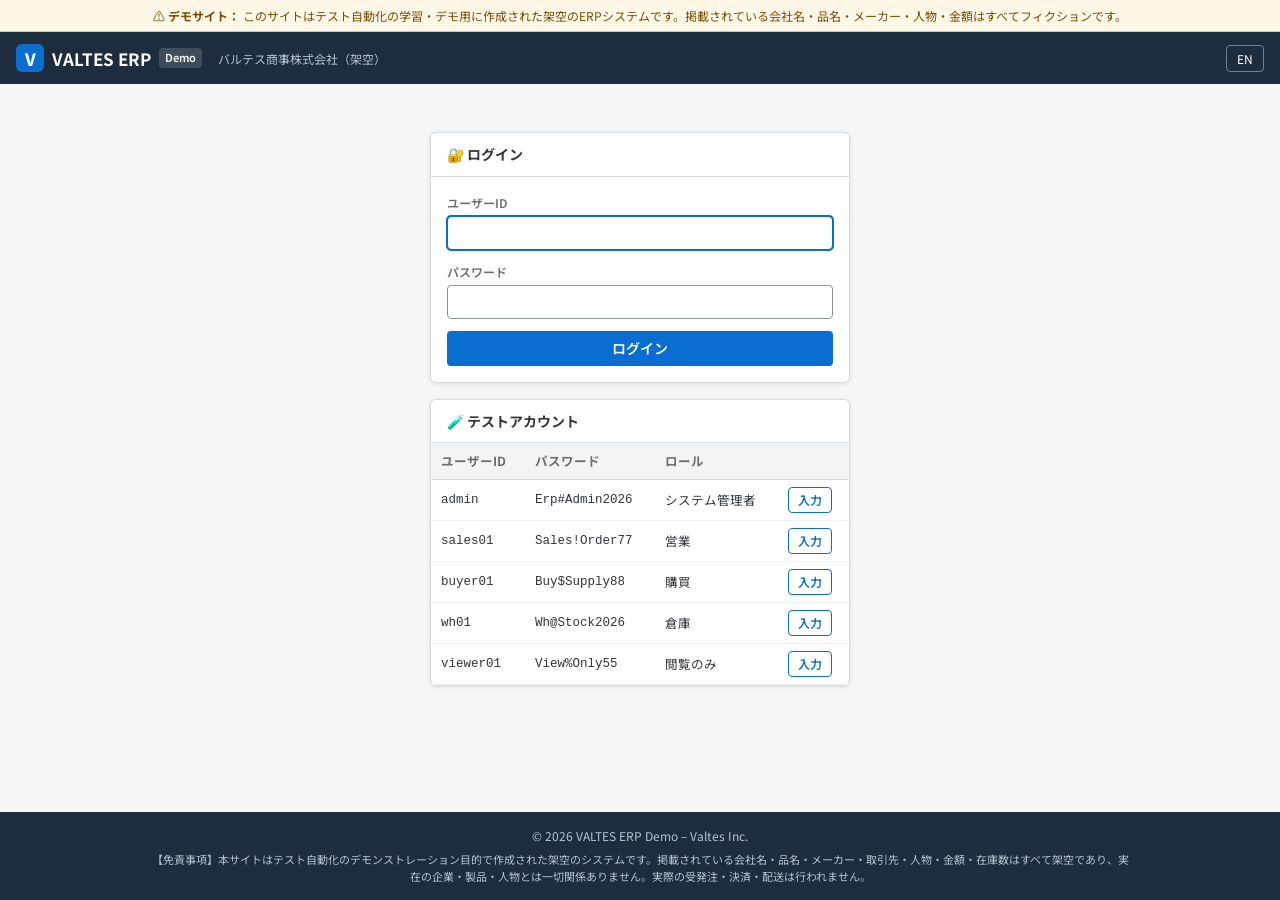
==== index.html @ 86b69802 "feat: VALTES ERP Demo 初回リリース - 左メニュー＋右本文のERPデモ（受注・発注・配送・在庫照会・入出庫履歴・商品マスター・取引先） - 商品312件（テスト用12件＋固定シー" ====
<!DOCTYPE html>
<html lang="ja">
<head>
  <meta charset="UTF-8">
  <meta name="viewport" content="width=device-width,initial-scale=1">
  <title>ダッシュボード | VALTES ERP Demo</title>
  <link rel="stylesheet" href="css/style.css">
  <link href="https://fonts.googleapis.com/css2?family=Noto+Sans+JP:wght@400;600;700&display=swap" rel="stylesheet">
</head>
<body>
  <script src="js/i18n.js"></script>
  <script src="data/master.js"></script>
  <script src="js/core.js"></script>
  <script src="js/layout.js"></script>

  <div id="page" class="hidden">
    <h1 class="page-title" id="page-title" data-i18n-en="📊 Dashboard">📊 ダッシュボード</h1>
    <p class="page-desc" id="welcome"></p>
    <div class="kpi-grid" id="kpi-grid"></div>
    <div class="two-col">
      <div class="panel">
        <div class="panel-head"><span data-i18n-en="🧾 Recent Sales Orders">🧾 最近の受注</span><span class="right"><a href="sales-orders.html" id="link-more-so" data-i18n-en="See all →">すべて見る →</a></span></div>
        <div class="panel-body" style="padding:0" id="recent-so"></div>
      </div>
      <div class="panel">
        <div class="panel-head"><span data-i18n-en="⚠️ Stock Alerts (active items)">⚠️ 在庫アラート（有効品目）</span><span class="right"><a href="products.html?stockStatus=low" id="link-more-low" data-i18n-en="Low stock →">安全在庫割れ →</a></span></div>
        <div class="panel-body" style="padding:0" id="stock-alerts"></div>
      </div>
    </div>
    <div class="panel">
      <div class="panel-head" data-i18n-en="🔑 Your Permissions">🔑 あなたの権限</div>
      <div class="panel-body" style="padding:0" id="my-perms"></div>
    </div>
  </div>

  <script>
    document.addEventListener("DOMContentLoaded", () => {
      if (!buildPage({ title: t("ダッシュボード", "Dashboard"), menu: "dashboard" })) return;
      const u = ERP.currentUser(), d = ERP.dashboard();
      document.getElementById("welcome").textContent = t(`${u.name} さん（${u.dept}／${ERP.roleName(u.role)}）、こんにちは。本日は ${dt(ERP.today())} です。`,
        `Hello, ${u.nameEn} (${u.deptEn} / ${ERP.roleName(u.role)}). Today is ${dt(ERP.today())}.`);

      const kpis = [
        ["open-sales", t("未出荷の受注", "Unshipped sales orders"), d.openSales, "", "sales-orders.html?status=ordered"],
        ["pending-shipments", t("出荷待ち", "Pending shipments"), d.pendingShipments, "warn", "shipments.html?status=pending"],
        ["in-transit", t("配送中", "In transit"), d.inTransit, "", "shipments.html?status=in_transit"],
        ["open-purchases", t("発注残（入荷待ち）", "Open purchase orders"), d.openPurchases, "", "purchase-orders.html?status=ordered"],
        ["low-stock", t("安全在庫割れ品目", "Low-stock items"), d.lowStock, "warn", "products.html?statuses=active&stockStatus=low"],
        ["out-of-stock", t("在庫なし品目", "Out-of-stock items"), d.outOfStock, "danger", "products.html?statuses=active&stockStatus=out"],
        ["active-products", t("有効品目数", "Active items"), d.activeProducts, "", "products.html?statuses=active"],
      ];
      document.getElementById("kpi-grid").innerHTML = kpis.map(([id, label, v, cls, href]) => `
        <a class="kpi" id="kpi-${id}" href="${I18n.urlWith(href)}" data-value="${v}">
          <div class="kpi-label">${label}</div><div class="kpi-value ${cls}" id="kpi-${id}-value">${num(v)}</div></a>`).join("");

      const recent = ERP.searchSalesOrders().slice(0, 6);
      document.getElementById("recent-so").innerHTML = tableHtml({
        id: "recent-so-table", rowPrefix: "recent-so", rows: recent, rowKey: o => o.no, columns: [
          { key: "no", label: ["受注番号", "SO No."], value: o => o.no, html: o => `<a href="${I18n.urlWith("sales-order.html?no=" + o.no)}">${o.no}</a>`, cls: "nowrap" },
          { key: "orderDate", label: ["受注日", "Date"], value: o => o.orderDate, html: o => dt(o.orderDate), cls: "nowrap" },
          { key: "customer", label: ["得意先", "Customer"], value: o => o.customer, html: o => esc(ERP.partnerName(o.customer)) },
          { key: "total", label: ["金額（税込）", "Total"], value: o => ERP.orderAmounts(o).total, html: o => yen(ERP.orderAmounts(o).total), cls: "num" },
          { key: "status", label: ["状態", "Status"], value: o => o.status, html: o => badge("soStatus", o.status) },
        ] });

      document.getElementById("stock-alerts").innerHTML = tableHtml({
        id: "stock-alert-table", rowPrefix: "alert", rows: d.alerts.slice(0, 8), rowKey: r => r.code, columns: [
          { key: "code", label: ["品目コード", "Code"], value: r => r.code, html: r => `<a href="${I18n.urlWith("product.html?code=" + r.code)}">${r.code}</a>`, cls: "nowrap" },
          { key: "name", label: ["品名", "Name"], value: r => r.name, html: r => esc(t(r.name, r.nameEn)) },
          { key: "available", label: ["有効在庫", "Available"], value: r => r.available, html: r => num(r.available), cls: "num" },
          { key: "safetyStock", label: ["安全在庫", "Safety"], value: r => r.safetyStock, html: r => num(r.safetyStock), cls: "num" },
          { key: "stockStatus", label: ["状態", "Status"], value: r => r.stockStatus, html: r => badge("stockStatus", r.stockStatus) },
        ] });

      document.getElementById("my-perms").innerHTML = `<table class="data-table" id="my-perm-table"><tbody>${Object.keys(PERMISSIONS).map(p => {
        const ok = ERP.can(p);
        return `<tr id="my-perm-${p}" data-key="${p}"><td data-col="perm">${L(PERMISSION_LABELS[p])}</td>
          <td data-col="allowed" data-value="${ok}" class="center">${ok ? `<span class="badge badge-ok">${t("可", "Allowed")}</span>` : `<span class="badge badge-gray">${t("不可", "Not allowed")}</span>`}</td></tr>`;
      }).join("")}</tbody></table>`;
    });
  </script>
</body>
</html>
---- css/style.css ----
/* ============================================================
   VALTES ERP Demo – Global Styles
   配色：primary #0A6ED1 / shell #1D2D3E / 背景 #F5F6F7
   ============================================================ */

*, *::before, *::after { box-sizing: border-box; margin: 0; padding: 0; }

:root {
  --primary:    #0A6ED1;
  --primary-dk: #0854A0;
  --primary-lt: #E8F2FC;
  --shell:      #1D2D3E;
  --shell-lt:   #2C3E50;
  --ok:         #107E3E;
  --warn:       #B35C00;
  --danger:     #BB0000;
  --purple:     #6C32A9;
  --teal:       #0E7C86;
  --white:      #FFFFFF;
  --bg:         #F5F6F7;
  --gray:       #6A6D70;
  --gray-lt:    #EFF1F2;
  --gray-bd:    #D9DCDF;
  --text:       #32363A;
  --shadow:     0 1px 4px rgba(0,0,0,.10);
  --radius:     6px;
  --menu-w:     232px;
}

html { scroll-behavior: smooth; }
body { font-family: "Noto Sans JP", "Segoe UI", "Meiryo", sans-serif; background: var(--bg); color: var(--text); font-size: 14px; line-height: 1.6; min-height: 100vh; display: flex; flex-direction: column; }
a { color: var(--primary); text-decoration: none; }
a:hover { text-decoration: underline; }
button, input, select, textarea { font-family: inherit; font-size: 14px; }
.hidden { display: none !important; }

/* ── 免責・ヘッダー ── */
.disclaimer-banner { background: #FFF8E6; border-bottom: 1px solid #F0C36D; padding: 6px 20px; font-size: 12px; color: #7A4B00; text-align: center; }
.erp-header { background: var(--shell); color: var(--white); height: 52px; display: flex; align-items: center; gap: 16px; padding: 0 16px; position: sticky; top: 0; z-index: 100; }
.erp-logo { color: var(--white); font-weight: 700; font-size: 17px; display: flex; align-items: center; gap: 8px; white-space: nowrap; }
.erp-logo:hover { text-decoration: none; }
.logo-mark { background: var(--primary); width: 28px; height: 28px; border-radius: 6px; display: inline-flex; align-items: center; justify-content: center; font-weight: 800; }
.logo-demo { font-size: 11px; font-weight: 600; background: rgba(255,255,255,.15); padding: 1px 6px; border-radius: 4px; }
.erp-company { color: #B7C3CF; font-size: 12px; white-space: nowrap; overflow: hidden; text-overflow: ellipsis; }
.header-right { margin-left: auto; display: flex; align-items: center; gap: 12px; }
.header-user { display: flex; align-items: center; gap: 8px; font-size: 13px; }
.header-avatar { width: 30px; height: 30px; border-radius: 50%; background: var(--primary); display: inline-flex; align-items: center; justify-content: center; font-weight: 700; }
.header-role { display: block; font-size: 11px; color: #B7C3CF; line-height: 1.2; }
#header-user-name { display: block; line-height: 1.3; }
.btn-lang, .btn-header { background: transparent; border: 1px solid rgba(255,255,255,.4); color: var(--white); border-radius: 4px; padding: 4px 10px; font-size: 12px; cursor: pointer; }
.btn-lang:hover, .btn-header:hover { background: rgba(255,255,255,.1); }
.menu-toggle { display: none; background: none; border: none; color: var(--white); font-size: 20px; cursor: pointer; }

/* ── 本体（左メニュー＋右本文） ── */
.erp-body { display: flex; flex: 1; align-items: stretch; }
.side-menu { width: var(--menu-w); flex-shrink: 0; background: var(--white); border-right: 1px solid var(--gray-bd); padding: 12px 0 24px; }
.menu-group { margin-bottom: 8px; }
.menu-group-title { font-size: 11px; font-weight: 700; color: var(--gray); padding: 8px 18px 4px; letter-spacing: .05em; }
.menu-item { display: flex; align-items: center; gap: 10px; padding: 8px 18px; color: var(--text); font-size: 13.5px; border-left: 3px solid transparent; }
.menu-item:hover { background: var(--gray-lt); text-decoration: none; }
.menu-item.active { background: var(--primary-lt); color: var(--primary); font-weight: 700; border-left-color: var(--primary); }
.menu-item.no-perm { color: #A0A4A8; }
.menu-icon { width: 18px; text-align: center; }
.erp-main { flex: 1; min-width: 0; padding: 18px 26px 40px; }
body.no-menu .erp-main { display: flex; justify-content: center; align-items: flex-start; padding-top: 48px; }

.breadcrumb { list-style: none; display: flex; flex-wrap: wrap; gap: 6px; font-size: 12px; color: var(--gray); margin-bottom: 10px; }
.breadcrumb li + li::before { content: "›"; margin-right: 6px; }
.page-title { font-size: 21px; font-weight: 700; margin-bottom: 4px; display: flex; align-items: center; gap: 10px; flex-wrap: wrap; }
.page-desc { color: var(--gray); font-size: 13px; margin-bottom: 16px; }
.title-actions { margin-left: auto; display: flex; gap: 8px; }

/* ── カード・パネル ── */
.panel { background: var(--white); border: 1px solid var(--gray-bd); border-radius: var(--radius); box-shadow: var(--shadow); margin-bottom: 16px; }
.panel-head { padding: 10px 16px; border-bottom: 1px solid var(--gray-bd); font-weight: 700; display: flex; align-items: center; gap: 8px; }
.panel-head .right { margin-left: auto; display: flex; gap: 8px; align-items: center; font-weight: 400; }
.panel-body { padding: 16px; }

/* ── 検索フォーム ── */
.search-grid { display: grid; grid-template-columns: repeat(auto-fill, minmax(210px, 1fr)); gap: 12px 16px; }
.form-group { display: flex; flex-direction: column; gap: 4px; }
.form-group > label, .form-label { font-size: 12px; font-weight: 600; color: var(--gray); }
.form-group input[type=text], .form-group input[type=number], .form-group input[type=date], .form-group input[type=password], .form-group select, .form-group textarea {
  border: 1px solid #89919A; border-radius: 4px; padding: 6px 9px; background: var(--white); color: var(--text); width: 100%;
}
.form-group input:focus, .form-group select:focus, .form-group textarea:focus { outline: 2px solid var(--primary); outline-offset: -1px; border-color: var(--primary); }
.form-group input[readonly] { background: var(--gray-lt); }
.range { display: flex; align-items: center; gap: 6px; }
.range input { min-width: 0; }
.check-group { display: flex; flex-wrap: wrap; gap: 4px 14px; padding-top: 4px; }
.check-group label { display: inline-flex; align-items: center; gap: 4px; font-size: 13px; color: var(--text); font-weight: 400; cursor: pointer; }
.form-actions { display: flex; gap: 8px; justify-content: flex-end; margin-top: 14px; flex-wrap: wrap; }
.req::after { content: " *"; color: var(--danger); }
.err { color: var(--danger); font-size: 12px; min-height: 0; }
.has-error input, .has-error select { border-color: var(--danger) !important; background: #FFF5F5; }
.form-grid { display: grid; grid-template-columns: repeat(2, minmax(0, 1fr)); gap: 12px 20px; }
.form-grid .full { grid-column: 1 / -1; }

/* ── ボタン ── */
.btn { display: inline-flex; align-items: center; gap: 6px; border-radius: 4px; padding: 6px 14px; font-weight: 600; cursor: pointer; border: 1px solid transparent; white-space: nowrap; line-height: 1.5; }
.btn:hover { text-decoration: none; }
.btn:disabled { opacity: .45; cursor: not-allowed; }
.btn-primary { background: var(--primary); color: var(--white); }
.btn-primary:hover:not(:disabled) { background: var(--primary-dk); }
.btn-secondary { background: var(--white); color: var(--primary); border-color: var(--primary); }
.btn-secondary:hover:not(:disabled) { background: var(--primary-lt); }
.btn-ok { background: var(--ok); color: var(--white); }
.btn-danger { background: var(--white); color: var(--danger); border-color: var(--danger); }
.btn-danger:hover:not(:disabled) { background: #FFF0F0; }
.btn-sm { padding: 3px 9px; font-size: 12px; }

/* ── バッジ ── */
.badge { display: inline-block; padding: 1px 8px; border-radius: 10px; font-size: 11.5px; font-weight: 700; white-space: nowrap; border: 1px solid; }
.badge-ok { color: var(--ok); background: #F1FDF6; border-color: #9BD1AF; }
.badge-warn { color: var(--warn); background: #FEF7F1; border-color: #F0B37A; }
.badge-danger { color: var(--danger); background: #FFEBEB; border-color: #F09999; }
.badge-gray { color: var(--gray); background: var(--gray-lt); border-color: var(--gray-bd); }
.badge-info { color: var(--primary); background: var(--primary-lt); border-color: #9DC4EC; }
.badge-purple { color: var(--purple); background: #F5EEFC; border-color: #C9AAEA; }
.badge-teal { color: var(--teal); background: #EBF8F9; border-color: #8CCBD1; }

/* ── テーブル ── */
.toolbar { display: flex; align-items: center; gap: 10px; flex-wrap: wrap; margin-bottom: 10px; }
.toolbar .right { margin-left: auto; display: flex; align-items: center; gap: 8px; flex-wrap: wrap; }
.result-count { font-weight: 700; }
.result-range { color: var(--gray); font-size: 12.5px; }
.table-wrap { overflow-x: auto; background: var(--white); border: 1px solid var(--gray-bd); border-radius: var(--radius); }
.data-table { width: 100%; border-collapse: collapse; font-size: 13px; }
.data-table th { background: #F2F4F5; text-align: left; padding: 8px 10px; font-size: 12px; color: var(--gray); white-space: nowrap; border-bottom: 1px solid var(--gray-bd); position: sticky; top: 0; }
.data-table td { padding: 7px 10px; border-bottom: 1px solid var(--gray-lt); vertical-align: middle; }
.data-table tbody tr:hover { background: #F7FAFD; }
.data-table .num { text-align: right; white-space: nowrap; font-variant-numeric: tabular-nums; }
.data-table .nowrap { white-space: nowrap; }
.data-table .center { text-align: center; }
.data-table tfoot td { font-weight: 700; background: #FAFBFC; }
.neg { color: var(--danger); }
.pos { color: var(--ok); }
.empty { background: var(--white); border: 1px dashed var(--gray-bd); border-radius: var(--radius); padding: 28px; text-align: center; color: var(--gray); }
.cell-name { min-width: 220px; }

/* ── 詳細（定義表） ── */
.detail-table { width: 100%; border-collapse: collapse; }
.detail-table th { width: 180px; text-align: left; background: #F7F8F9; color: var(--gray); font-size: 12.5px; font-weight: 600; padding: 8px 12px; border-bottom: 1px solid var(--gray-lt); vertical-align: top; }
.detail-table td { padding: 8px 12px; border-bottom: 1px solid var(--gray-lt); }
.detail-cols { display: grid; grid-template-columns: repeat(2, minmax(0, 1fr)); gap: 16px; }

/* ── ダッシュボード ── */
.kpi-grid { display: grid; grid-template-columns: repeat(auto-fill, minmax(180px, 1fr)); gap: 12px; margin-bottom: 16px; }
.kpi { background: var(--white); border: 1px solid var(--gray-bd); border-radius: var(--radius); padding: 14px 16px; box-shadow: var(--shadow); display: block; color: var(--text); }
.kpi:hover { text-decoration: none; border-color: var(--primary); }
.kpi-label { font-size: 12px; color: var(--gray); font-weight: 600; }
.kpi-value { font-size: 28px; font-weight: 700; color: var(--primary); line-height: 1.3; }
.kpi-value.warn { color: var(--warn); }
.kpi-value.danger { color: var(--danger); }
.two-col { display: grid; grid-template-columns: minmax(0, 1fr) minmax(0, 1fr); gap: 16px; }

/* ── ページャー ── */
.pager { display: flex; align-items: center; gap: 4px; flex-wrap: wrap; }
.pager-bottom { display: flex; justify-content: center; margin-top: 14px; }
.pager-btn { min-width: 32px; height: 32px; padding: 0 9px; border-radius: 4px; border: 1px solid var(--gray-bd); background: var(--white); color: var(--primary); font-size: 12.5px; font-weight: 600; cursor: pointer; }
.pager-btn:hover:not(:disabled) { border-color: var(--primary); }
.pager-btn.active { background: var(--primary); border-color: var(--primary); color: var(--white); }
.pager-btn:disabled:not(.active) { opacity: .4; cursor: not-allowed; }
.pager-ellipsis { padding: 0 3px; color: var(--gray); }

/* ── 明細入力 ── */
.lines-table input { border: 1px solid #89919A; border-radius: 4px; padding: 5px 7px; width: 100%; }
.lines-table td { padding: 5px 6px; }
.lines-table .w-code { width: 150px; }
.lines-table .w-qty { width: 100px; }
.totals { margin-left: auto; width: 320px; max-width: 100%; margin-top: 12px; }
.totals td { padding: 4px 10px; }
.totals .grand td { font-size: 16px; font-weight: 700; border-top: 2px solid var(--text); }

/* ── アラート ── */
.alert { padding: 10px 14px; border-radius: var(--radius); margin-bottom: 14px; font-size: 13px; border: 1px solid; }
.alert ul { margin: 4px 0 0 20px; }
.alert-danger { background: #FFEBEB; border-color: #F09999; color: var(--danger); }
.alert-info { background: var(--primary-lt); border-color: #9DC4EC; color: var(--primary-dk); }
.alert-ok { background: #F1FDF6; border-color: #9BD1AF; color: var(--ok); }
.alert-warn { background: #FEF7F1; border-color: #F0B37A; color: var(--warn); }

/* ── モーダル・トースト ── */
.modal-overlay { position: fixed; inset: 0; background: rgba(0,0,0,.45); z-index: 900; display: flex; align-items: center; justify-content: center; padding: 16px; }
.modal-box { background: var(--white); border-radius: 8px; width: 100%; max-width: 520px; max-height: 90vh; overflow-y: auto; position: relative; box-shadow: 0 12px 40px rgba(0,0,0,.3); }
.modal-title { font-weight: 700; font-size: 16px; padding: 14px 44px 12px 18px; border-bottom: 1px solid var(--gray-bd); }
.modal-close { position: absolute; top: 10px; right: 12px; background: none; border: none; font-size: 18px; cursor: pointer; color: var(--gray); }
.modal-body { padding: 16px 18px; display: flex; flex-direction: column; gap: 12px; }
.modal-footer { padding: 12px 18px; border-top: 1px solid var(--gray-bd); display: flex; justify-content: flex-end; gap: 8px; }
#toast-container { position: fixed; bottom: 20px; right: 20px; z-index: 1000; display: flex; flex-direction: column; gap: 8px; }
.toast { padding: 10px 18px; border-radius: 6px; color: var(--white); font-weight: 600; box-shadow: 0 4px 14px rgba(0,0,0,.2); transition: opacity .4s; max-width: 360px; }
.toast-success { background: var(--ok); }
.toast-error { background: var(--danger); }
.toast-info { background: var(--shell); }

/* ── ログイン ── */
.login-box { width: 420px; max-width: 100%; }
.account-table td, .account-table th { font-size: 12.5px; }

/* ── フッター ── */
.erp-footer { background: var(--shell); color: #B7C3CF; font-size: 12px; text-align: center; padding: 14px 20px; }
.disclaimer-footer { max-width: 980px; margin: 6px auto 0; font-size: 11px; line-height: 1.6; }

.muted { color: var(--gray); font-size: 12px; }
.mono { font-family: Consolas, "Courier New", monospace; }
.mt-16 { margin-top: 16px; }
code { background: var(--gray-lt); padding: 1px 5px; border-radius: 3px; font-size: 12px; }

/* ── レスポンシブ ── */
@media (max-width: 960px) {
  .two-col, .detail-cols { grid-template-columns: 1fr; }
  .erp-company { display: none; }
}
@media (max-width: 760px) {
  .menu-toggle { display: block; }
  .side-menu { position: fixed; top: 52px; bottom: 0; left: 0; z-index: 90; overflow-y: auto; transform: translateX(-100%); transition: transform .2s; box-shadow: 4px 0 16px rgba(0,0,0,.15); }
  body.menu-open .side-menu { transform: none; }
  .erp-main { padding: 14px 12px 32px; }
  .form-grid { grid-template-columns: 1fr; }
  .header-user > span:last-child { display: none; }
  .erp-logo { font-size: 15px; }
  .detail-table th { width: 120px; }
}
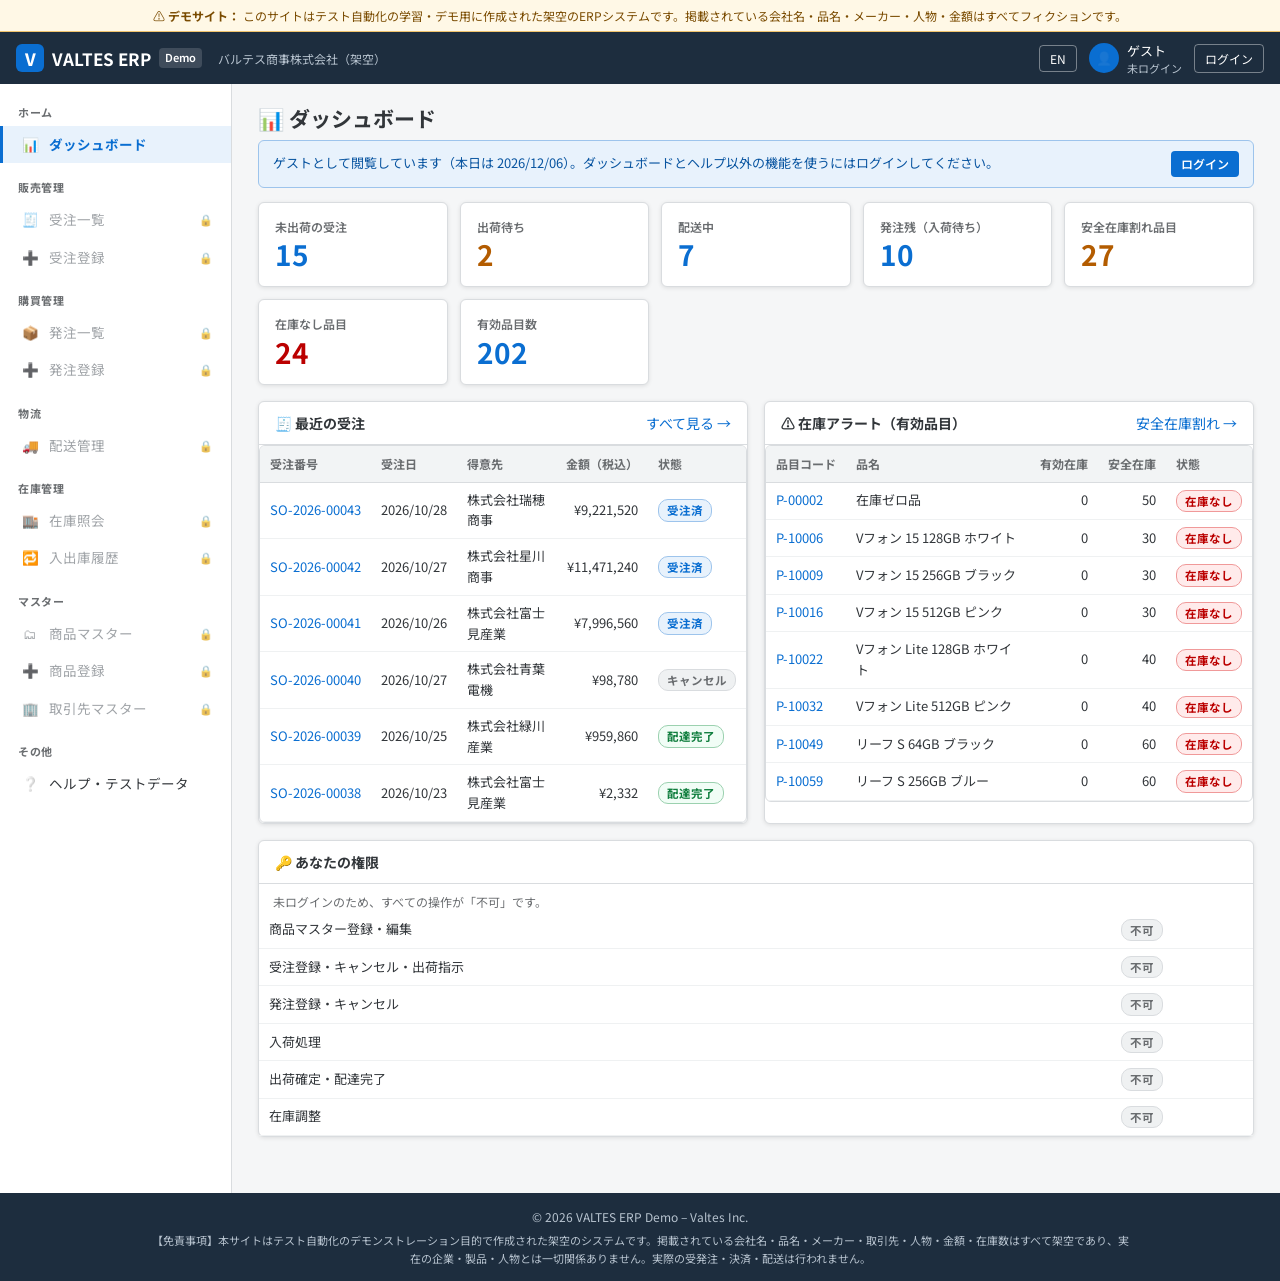
==== commit 20ddd154: "feat: 未ログインでもダッシュボードとヘルプを閲覧可能に - アクセス時はログイン画面ではなくダッシュボード（TOP）を表示。ゲストの権限はすべて「不可」 - ヘルプはゲストでも閲覧可。それ以外の" ====
--- a/index.html
+++ b/index.html
@@ -19,26 +19,37 @@
     <div class="kpi-grid" id="kpi-grid"></div>
     <div class="two-col">
       <div class="panel">
-        <div class="panel-head"><span data-i18n-en="🧾 Recent Sales Orders">🧾 最近の受注</span><span class="right"><a href="sales-orders.html" id="link-more-so" data-i18n-en="See all →">すべて見る →</a></span></div>
+        <div class="panel-head"><span data-i18n-en="🧾 Recent Sales Orders">🧾 最近の受注</span><span class="right"><a href="sales-orders.html" id="link-more-so" data-login-href data-i18n-en="See all →">すべて見る →</a></span></div>
         <div class="panel-body" style="padding:0" id="recent-so"></div>
       </div>
       <div class="panel">
-        <div class="panel-head"><span data-i18n-en="⚠️ Stock Alerts (active items)">⚠️ 在庫アラート（有効品目）</span><span class="right"><a href="products.html?stockStatus=low" id="link-more-low" data-i18n-en="Low stock →">安全在庫割れ →</a></span></div>
+        <div class="panel-head"><span data-i18n-en="⚠️ Stock Alerts (active items)">⚠️ 在庫アラート（有効品目）</span><span class="right"><a href="products.html?stockStatus=low" id="link-more-low" data-login-href data-i18n-en="Low stock →">安全在庫割れ →</a></span></div>
         <div class="panel-body" style="padding:0" id="stock-alerts"></div>
       </div>
     </div>
     <div class="panel">
       <div class="panel-head" data-i18n-en="🔑 Your Permissions">🔑 あなたの権限</div>
+      <p class="muted hidden" id="guest-perm-note" style="padding:8px 14px 0" data-i18n-en="Not logged in: all operations are not allowed.">未ログインのため、すべての操作が「不可」です。</p>
       <div class="panel-body" style="padding:0" id="my-perms"></div>
     </div>
   </div>
 
   <script>
     document.addEventListener("DOMContentLoaded", () => {
-      if (!buildPage({ title: t("ダッシュボード", "Dashboard"), menu: "dashboard" })) return;
+      if (!buildPage({ title: t("ダッシュボード", "Dashboard"), menu: "dashboard", allowGuest: true })) return;
       const u = ERP.currentUser(), d = ERP.dashboard();
-      document.getElementById("welcome").textContent = t(`${u.name} さん（${u.dept}／${ERP.roleName(u.role)}）、こんにちは。本日は ${dt(ERP.today())} です。`,
-        `Hello, ${u.nameEn} (${u.deptEn} / ${ERP.roleName(u.role)}). Today is ${dt(ERP.today())}.`);
+      if (u) {
+        document.getElementById("welcome").textContent = t(`${u.name} さん（${u.dept}／${ERP.roleName(u.role)}）、こんにちは。本日は ${dt(ERP.today())} です。`,
+          `Hello, ${u.nameEn} (${u.deptEn} / ${ERP.roleName(u.role)}). Today is ${dt(ERP.today())}.`);
+      } else {
+        // 未ログイン（ゲスト）：閲覧のみ。各機能のリンクはログイン画面を経由する
+        document.getElementById("welcome").outerHTML = `<div class="alert alert-info guest-notice" id="guest-notice" role="status">
+          <span>${t(`ゲストとして閲覧しています（本日は ${dt(ERP.today())}）。ダッシュボードとヘルプ以外の機能を使うにはログインしてください。`,
+            `You are viewing as a guest (today is ${dt(ERP.today())}). Log in to use features other than the dashboard and help.`)}</span>
+          <a class="btn btn-primary btn-sm" id="btn-guest-login" href="${I18n.urlWith("login.html")}">${t("ログイン", "Log In")}</a></div>`;
+      }
+      // ゲストのときは機能画面へのリンクをログイン画面経由にする（ログイン後にその画面へ戻る）
+      const link = href => I18n.urlWith(u ? href : loginUrl(href));
 
       const kpis = [
         ["open-sales", t("未出荷の受注", "Unshipped sales orders"), d.openSales, "", "sales-orders.html?status=ordered"],
@@ -50,13 +61,13 @@
         ["active-products", t("有効品目数", "Active items"), d.activeProducts, "", "products.html?statuses=active"],
       ];
       document.getElementById("kpi-grid").innerHTML = kpis.map(([id, label, v, cls, href]) => `
-        <a class="kpi" id="kpi-${id}" href="${I18n.urlWith(href)}" data-value="${v}">
+        <a class="kpi" id="kpi-${id}" href="${link(href)}" data-value="${v}">
           <div class="kpi-label">${label}</div><div class="kpi-value ${cls}" id="kpi-${id}-value">${num(v)}</div></a>`).join("");
 
       const recent = ERP.searchSalesOrders().slice(0, 6);
       document.getElementById("recent-so").innerHTML = tableHtml({
         id: "recent-so-table", rowPrefix: "recent-so", rows: recent, rowKey: o => o.no, columns: [
-          { key: "no", label: ["受注番号", "SO No."], value: o => o.no, html: o => `<a href="${I18n.urlWith("sales-order.html?no=" + o.no)}">${o.no}</a>`, cls: "nowrap" },
+          { key: "no", label: ["受注番号", "SO No."], value: o => o.no, html: o => `<a href="${link("sales-order.html?no=" + o.no)}">${o.no}</a>`, cls: "nowrap" },
           { key: "orderDate", label: ["受注日", "Date"], value: o => o.orderDate, html: o => dt(o.orderDate), cls: "nowrap" },
           { key: "customer", label: ["得意先", "Customer"], value: o => o.customer, html: o => esc(ERP.partnerName(o.customer)) },
           { key: "total", label: ["金額（税込）", "Total"], value: o => ERP.orderAmounts(o).total, html: o => yen(ERP.orderAmounts(o).total), cls: "num" },
@@ -65,18 +76,21 @@
 
       document.getElementById("stock-alerts").innerHTML = tableHtml({
         id: "stock-alert-table", rowPrefix: "alert", rows: d.alerts.slice(0, 8), rowKey: r => r.code, columns: [
-          { key: "code", label: ["品目コード", "Code"], value: r => r.code, html: r => `<a href="${I18n.urlWith("product.html?code=" + r.code)}">${r.code}</a>`, cls: "nowrap" },
+          { key: "code", label: ["品目コード", "Code"], value: r => r.code, html: r => `<a href="${link("product.html?code=" + r.code)}">${r.code}</a>`, cls: "nowrap" },
           { key: "name", label: ["品名", "Name"], value: r => r.name, html: r => esc(t(r.name, r.nameEn)) },
           { key: "available", label: ["有効在庫", "Available"], value: r => r.available, html: r => num(r.available), cls: "num" },
           { key: "safetyStock", label: ["安全在庫", "Safety"], value: r => r.safetyStock, html: r => num(r.safetyStock), cls: "num" },
           { key: "stockStatus", label: ["状態", "Status"], value: r => r.stockStatus, html: r => badge("stockStatus", r.stockStatus) },
         ] });
 
+      if (!u) document.querySelectorAll("[data-login-href]").forEach(a => a.setAttribute("href", link(a.getAttribute("href").replace(/[?&]lang=en/, ""))));
+
       document.getElementById("my-perms").innerHTML = `<table class="data-table" id="my-perm-table"><tbody>${Object.keys(PERMISSIONS).map(p => {
         const ok = ERP.can(p);
         return `<tr id="my-perm-${p}" data-key="${p}"><td data-col="perm">${L(PERMISSION_LABELS[p])}</td>
           <td data-col="allowed" data-value="${ok}" class="center">${ok ? `<span class="badge badge-ok">${t("可", "Allowed")}</span>` : `<span class="badge badge-gray">${t("不可", "Not allowed")}</span>`}</td></tr>`;
       }).join("")}</tbody></table>`;
+      if (!u) document.getElementById("guest-perm-note").classList.remove("hidden");
     });
   </script>
 </body>
--- a/css/style.css
+++ b/css/style.css
@@ -60,6 +60,9 @@
 .menu-item:hover { background: var(--gray-lt); text-decoration: none; }
 .menu-item.active { background: var(--primary-lt); color: var(--primary); font-weight: 700; border-left-color: var(--primary); }
 .menu-item.no-perm { color: #A0A4A8; }
+.menu-lock { margin-left: auto; font-size: 11px; opacity: .7; }
+.guest-notice { display: flex; align-items: center; gap: 12px; flex-wrap: wrap; }
+.guest-notice .btn { margin-left: auto; }
 .menu-icon { width: 18px; text-align: center; }
 .erp-main { flex: 1; min-width: 0; padding: 18px 26px 40px; }
 body.no-menu .erp-main { display: flex; justify-content: center; align-items: flex-start; padding-top: 48px; }
